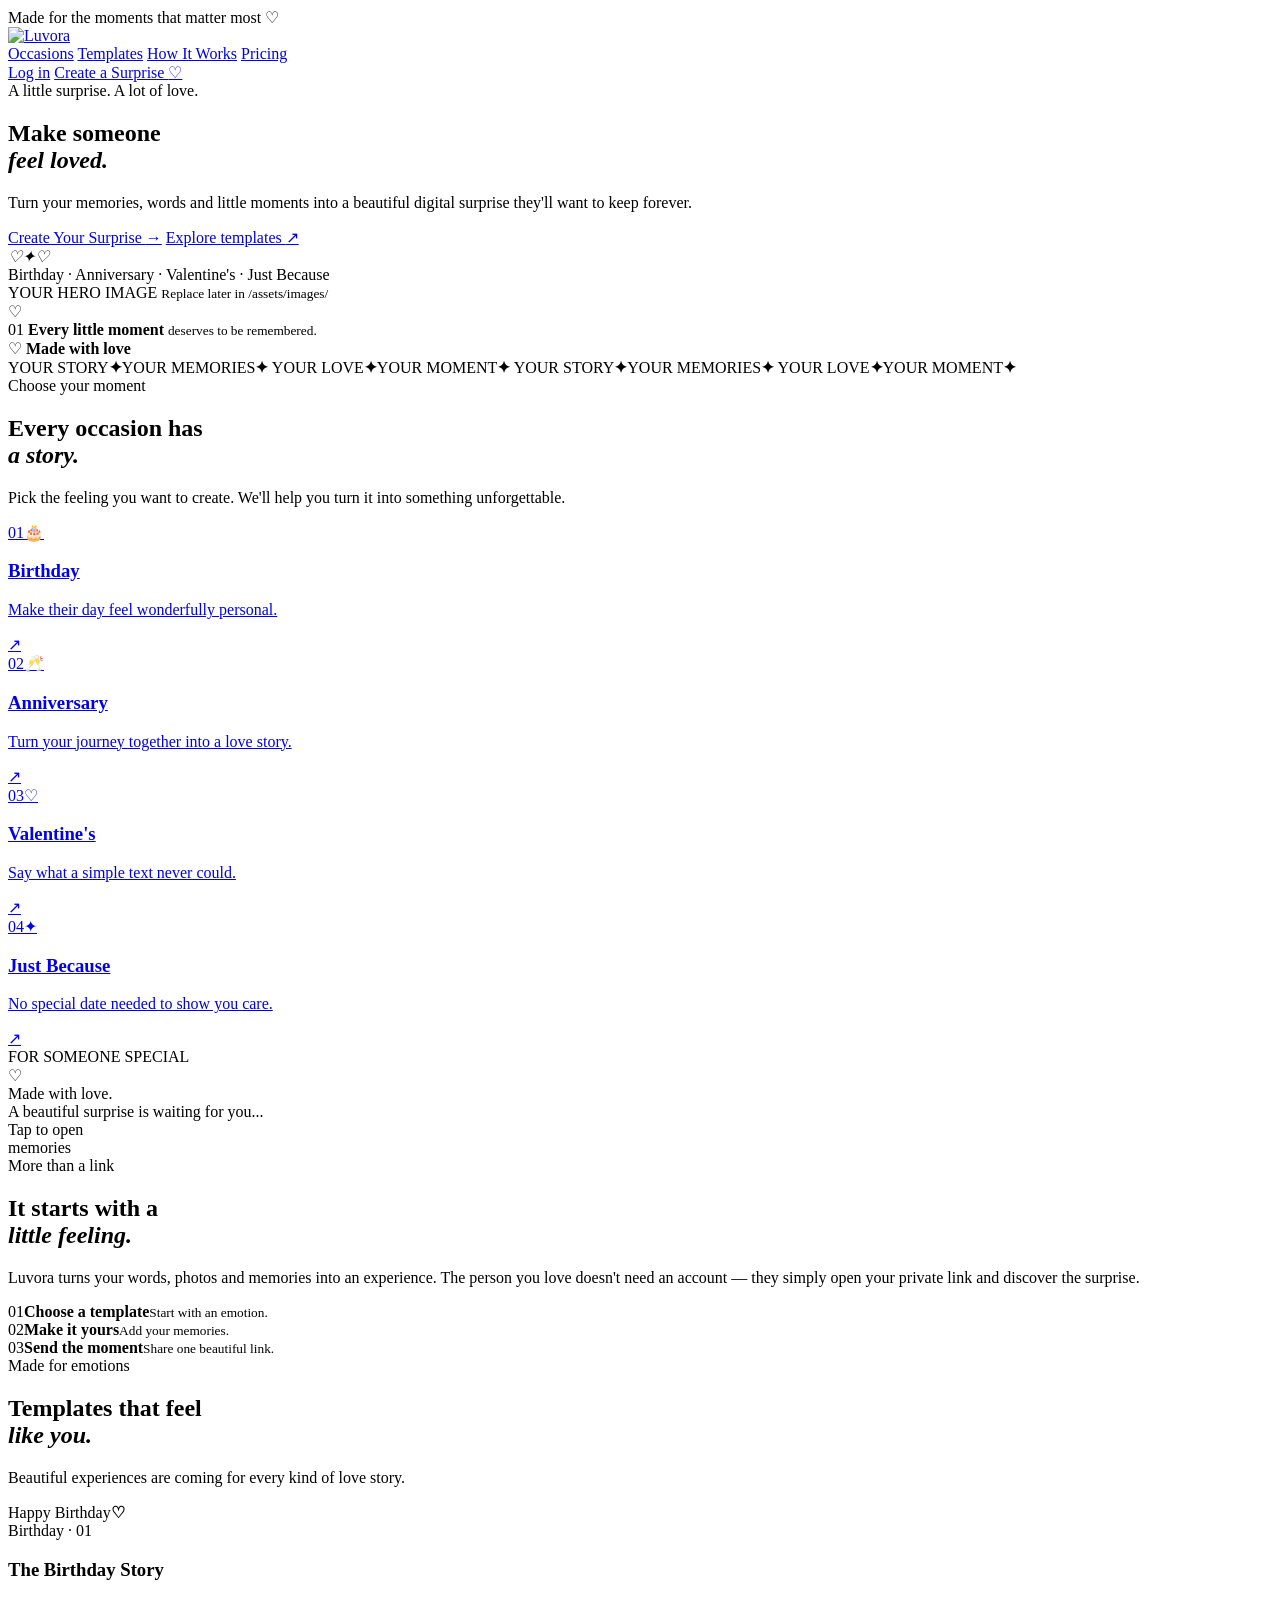
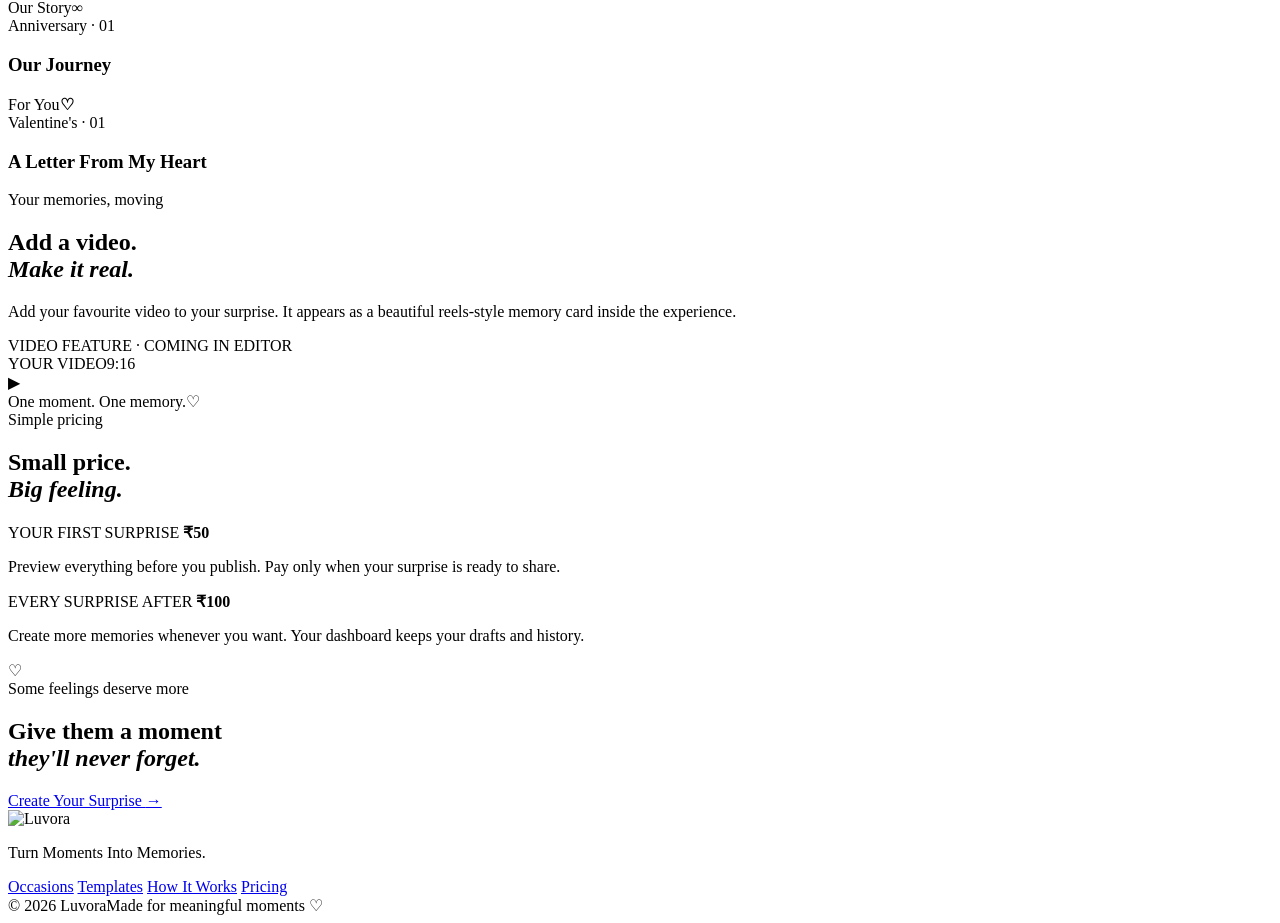
==== index.html @ a0f25e36 "Add files via upload" ====
<!DOCTYPE html>
<html lang="en">
<head>
  <meta charset="UTF-8">
  <meta name="viewport" content="width=device-width, initial-scale=1.0">
  <meta name="description" content="Luvora — Turn Moments Into Memories. Create beautiful digital surprises for the people you love.">
  <title>Luvora — Turn Moments Into Memories</title>
  <link rel="icon" type="image/svg+xml" href="assets/icons/favicon.svg">
  <link rel="stylesheet" href="css/home.css">
  <script src="assets/js/site-config.js"></script>
</head>
<body>

  <div class="top-strip">Made for the moments that matter most <span>♡</span></div>

  <header class="site-header">
    <a href="#" class="brand" aria-label="Luvora Home">
      <img class="brand-logo" src="assets/icons/luvora-logo.svg" alt="Luvora" data-site-brand>
    </a>

    <nav class="nav" aria-label="Main navigation">
      <a href="#occasions">Occasions</a>
      <a href="templates.html">Templates</a>
      <a href="#how-it-works">How It Works</a>
      <a href="#pricing">Pricing</a>
    </nav>

    <div class="header-actions">
      <a href="#login" class="login-link">Log in</a>
      <a href="#create" class="header-btn">Create a Surprise <span>♡</span></a>
    </div>
  </header>

  <main>

    <section class="hero">
      <div class="hero-noise"></div>
      <div class="hero-copy reveal">
        <div class="eyebrow"><span class="eyebrow-line"></span> A little surprise. A lot of love.</div>
        <h1>Make someone<br><em>feel loved.</em></h1>
        <p>
          Turn your memories, words and little moments into a beautiful
          digital surprise they'll want to keep forever.
        </p>

        <div class="hero-actions">
          <a href="#create" class="primary-btn">Create Your Surprise <span>→</span></a>
          <a href="templates.html" class="text-btn">Explore templates <span>↗</span></a>
        </div>

        <div class="hero-meta">
          <div class="avatar-stack" aria-hidden="true">
            <i>♡</i><i>✦</i><i>♡</i>
          </div>
          <span>Birthday · Anniversary · Valentine's · Just Because</span>
        </div>
      </div>

      <div class="hero-stage reveal">
        <div class="hero-orbit orbit-one"></div>
        <div class="hero-orbit orbit-two"></div>

        <div class="hero-image-placeholder">
          <div class="placeholder-label">
            <span>YOUR HERO IMAGE</span>
            <small>Replace later in /assets/images/</small>
          </div>
          <div class="placeholder-heart">♡</div>
        </div>

        <div class="memory-note note-one">
          <span>01</span>
          <strong>Every little moment</strong>
          <small>deserves to be remembered.</small>
        </div>

        <div class="memory-note note-two">
          <span>♡</span>
          <strong>Made with love</strong>
        </div>
      </div>
    </section>

    <section class="marquee">
      <div class="marquee-track">
        <span>YOUR STORY</span><b>✦</b><span>YOUR MEMORIES</span><b>✦</b>
        <span>YOUR LOVE</span><b>✦</b><span>YOUR MOMENT</span><b>✦</b>
        <span>YOUR STORY</span><b>✦</b><span>YOUR MEMORIES</span><b>✦</b>
        <span>YOUR LOVE</span><b>✦</b><span>YOUR MOMENT</span><b>✦</b>
      </div>
    </section>

    <section class="section occasions" id="occasions">
      <div class="section-heading split-heading">
        <div>
          <div class="eyebrow">Choose your moment</div>
          <h2>Every occasion has<br><em>a story.</em></h2>
        </div>
        <p>Pick the feeling you want to create. We'll help you turn it into something unforgettable.</p>
      </div>

      <div class="occasion-grid">
        <a class="occasion-card birthday" href="templates.html">
          <div class="card-top"><span>01</span><span>🎂</span></div>
          <div><h3>Birthday</h3><p>Make their day feel wonderfully personal.</p></div>
          <span class="card-arrow">↗</span>
        </a>

        <a class="occasion-card anniversary" href="templates.html">
          <div class="card-top"><span>02</span><span>🥂</span></div>
          <div><h3>Anniversary</h3><p>Turn your journey together into a love story.</p></div>
          <span class="card-arrow">↗</span>
        </a>

        <a class="occasion-card valentines" href="templates.html">
          <div class="card-top"><span>03</span><span>♡</span></div>
          <div><h3>Valentine's</h3><p>Say what a simple text never could.</p></div>
          <span class="card-arrow">↗</span>
        </a>

        <a class="occasion-card justbecause" href="templates.html">
          <div class="card-top"><span>04</span><span>✦</span></div>
          <div><h3>Just Because</h3><p>No special date needed to show you care.</p></div>
          <span class="card-arrow">↗</span>
        </a>
      </div>
    </section>

    <section class="story-section" id="how-it-works">
      <div class="story-visual">
        <div class="phone-frame">
          <div class="phone-screen">
            <div class="phone-small">FOR SOMEONE SPECIAL</div>
            <div class="phone-heart">♡</div>
            <div class="phone-script">Made with love.</div>
            <div class="phone-line"></div>
            <div class="phone-message">A beautiful surprise is waiting for you...</div>
            <div class="phone-button">Tap to open</div>
          </div>
        </div>
        <div class="floating-word">memories</div>
      </div>

      <div class="story-copy">
        <div class="eyebrow">More than a link</div>
        <h2>It starts with a<br><em>little feeling.</em></h2>
        <p>
          Luvora turns your words, photos and memories into an experience.
          The person you love doesn't need an account — they simply open your
          private link and discover the surprise.
        </p>

        <div class="mini-steps">
          <div><span>01</span><strong>Choose a template</strong><small>Start with an emotion.</small></div>
          <div><span>02</span><strong>Make it yours</strong><small>Add your memories.</small></div>
          <div><span>03</span><strong>Send the moment</strong><small>Share one beautiful link.</small></div>
        </div>
      </div>
    </section>

    <section class="section templates" id="templates">
      <div class="section-heading center-heading">
        <div class="eyebrow">Made for emotions</div>
        <h2>Templates that feel<br><em>like you.</em></h2>
        <p>Beautiful experiences are coming for every kind of love story.</p>
      </div>

      <div class="template-grid">
        <article class="template-card">
          <div class="template-art art-one"><span>Happy Birthday</span><b>♡</b></div>
          <div class="template-info"><span>Birthday · 01</span><h3>The Birthday Story</h3></div>
        </article>
        <article class="template-card">
          <div class="template-art art-two"><span>Our Story</span><b>∞</b></div>
          <div class="template-info"><span>Anniversary · 01</span><h3>Our Journey</h3></div>
        </article>
        <article class="template-card">
          <div class="template-art art-three"><span>For You</span><b>♡</b></div>
          <div class="template-info"><span>Valentine's · 01</span><h3>A Letter From My Heart</h3></div>
        </article>
      </div>
    </section>

    <section class="video-section">
      <div class="video-copy">
        <div class="eyebrow">Your memories, moving</div>
        <h2>Add a video.<br><em>Make it real.</em></h2>
        <p>
          Add your favourite video to your surprise. It appears as a
          beautiful reels-style memory card inside the experience.
        </p>
        <span class="coming-pill">VIDEO FEATURE · COMING IN EDITOR</span>
      </div>

      <div class="video-card-placeholder">
        <div class="video-top"><span>YOUR VIDEO</span><span>9:16</span></div>
        <div class="play-circle">▶</div>
        <div class="video-bottom"><span>One moment. One memory.</span><span>♡</span></div>
      </div>
    </section>

    <section class="pricing-section" id="pricing">
      <div class="section-heading center-heading">
        <div class="eyebrow">Simple pricing</div>
        <h2>Small price.<br><em>Big feeling.</em></h2>
      </div>

      <div class="price-card">
        <div class="price-copy">
          <span class="price-label">YOUR FIRST SURPRISE</span>
          <strong>₹50</strong>
          <p>Preview everything before you publish. Pay only when your surprise is ready to share.</p>
        </div>
        <div class="price-divider"></div>
        <div class="price-copy">
          <span class="price-label">EVERY SURPRISE AFTER</span>
          <strong>₹100</strong>
          <p>Create more memories whenever you want. Your dashboard keeps your drafts and history.</p>
        </div>
      </div>
    </section>

    <section class="final-cta" id="create">
      <div class="final-heart">♡</div>
      <div class="eyebrow">Some feelings deserve more</div>
      <h2>Give them a moment<br><em>they'll never forget.</em></h2>
      <a href="templates.html" class="primary-btn light-btn">Create Your Surprise <span>→</span></a>
    </section>

  </main>

  <footer class="footer">
    <div class="footer-main">
      <div>
        <img class="brand-logo footer-logo" src="assets/icons/luvora-logo.svg" alt="Luvora" data-site-brand>
        <p data-site-tagline>Turn Moments Into Memories.</p>
      </div>
      <div class="footer-links">
        <a href="#occasions">Occasions</a>
        <a href="templates.html">Templates</a>
        <a href="#how-it-works">How It Works</a>
        <a href="#pricing">Pricing</a>
      </div>
    </div>
    <div class="footer-bottom"><span>© <span data-site-year>2026</span> <span data-site-brand>Luvora</span></span><span>Made for meaningful moments ♡</span></div>
  </footer>

  <script>
    const observer = new IntersectionObserver((entries) => {
      entries.forEach(entry => {
        if (entry.isIntersecting) entry.target.classList.add('visible');
      });
    }, { threshold: 0.12 });

    document.querySelectorAll('.reveal, .occasion-card, .template-card, .mini-steps > div').forEach(el => observer.observe(el));
  </script>
</body>
</html>
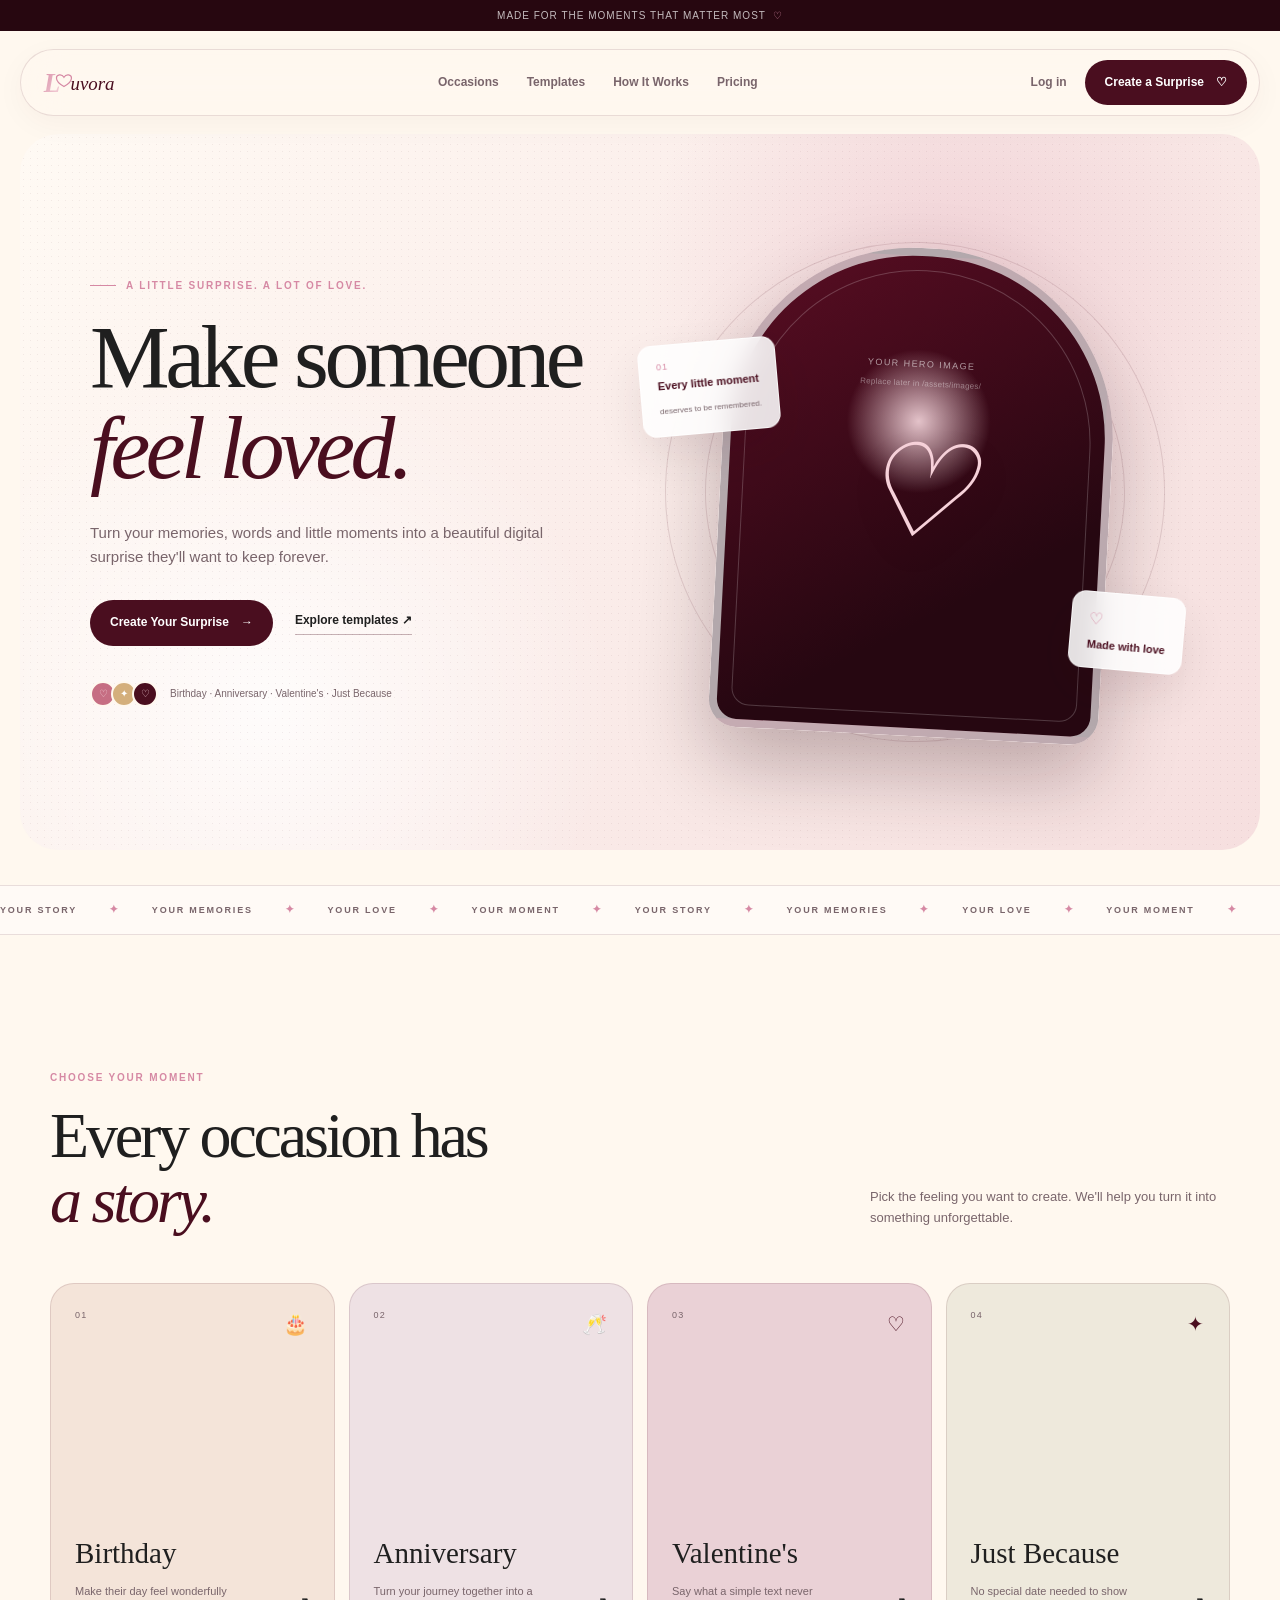
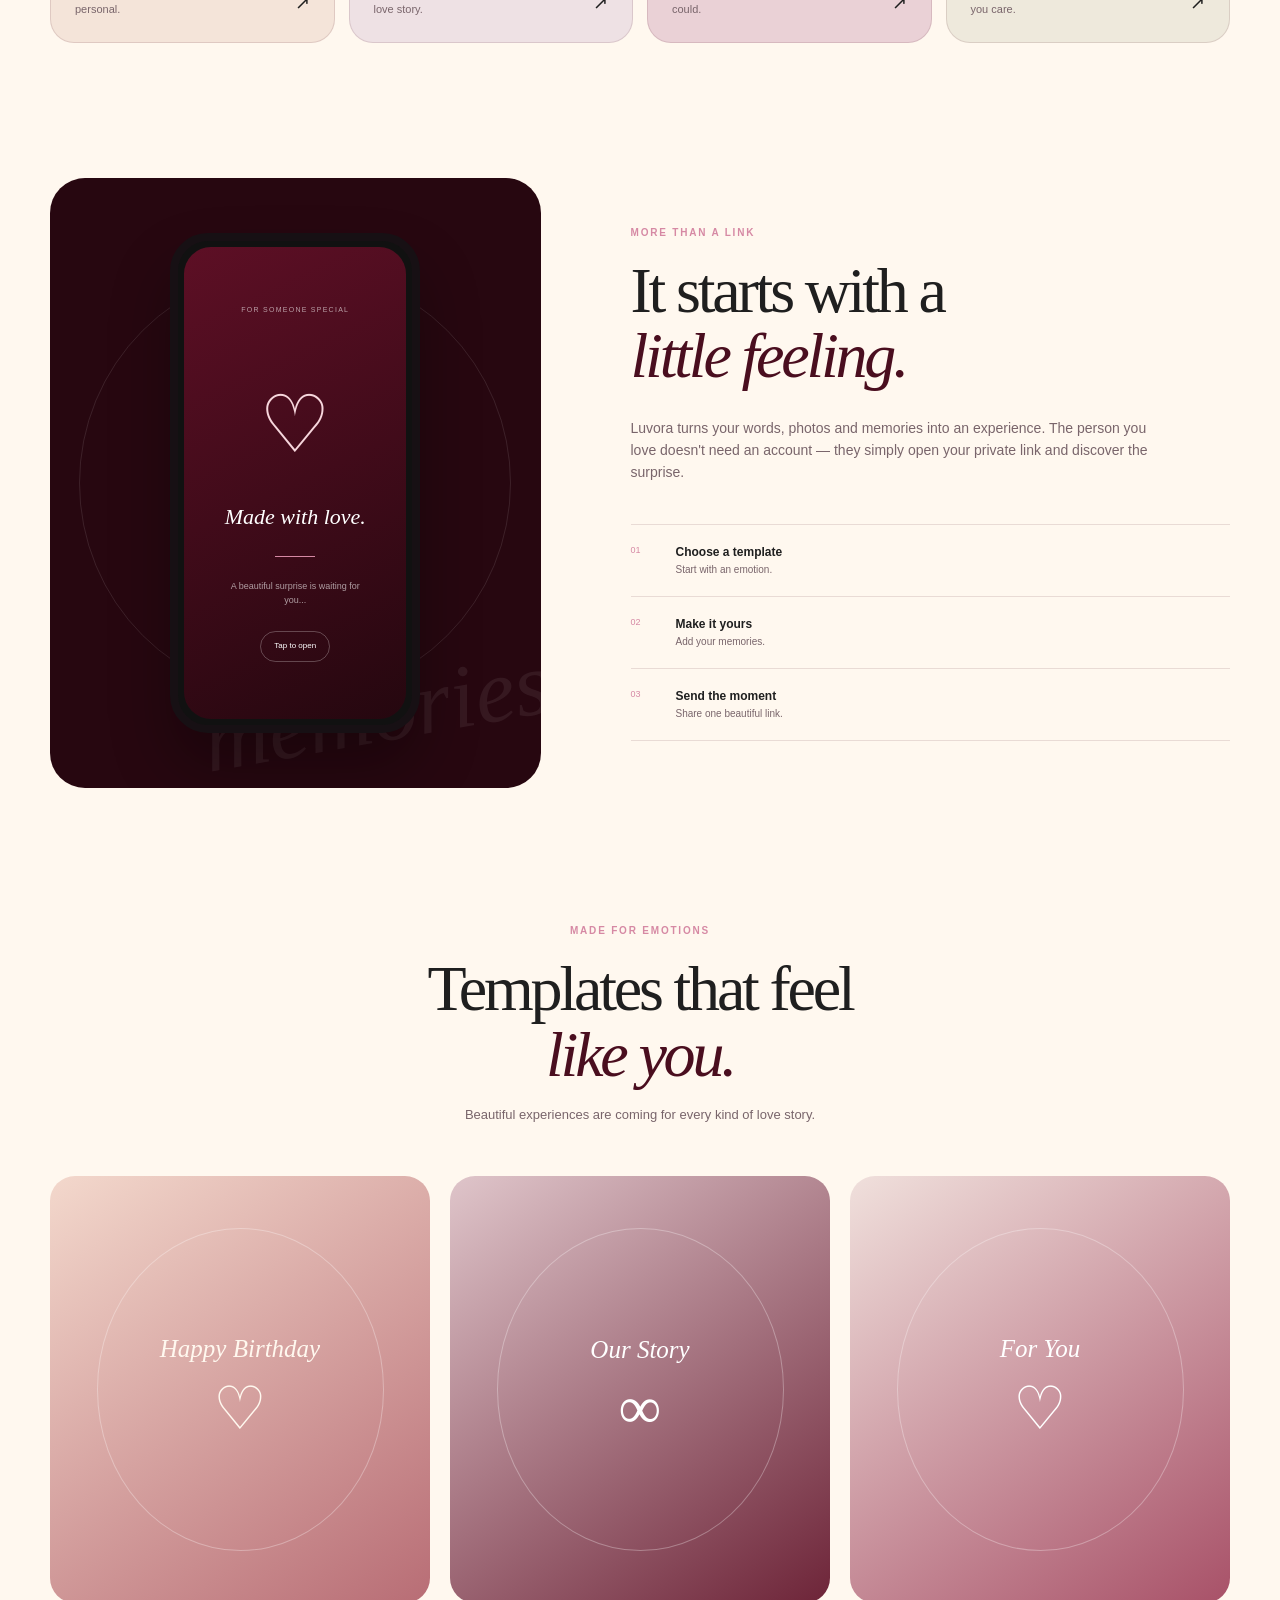
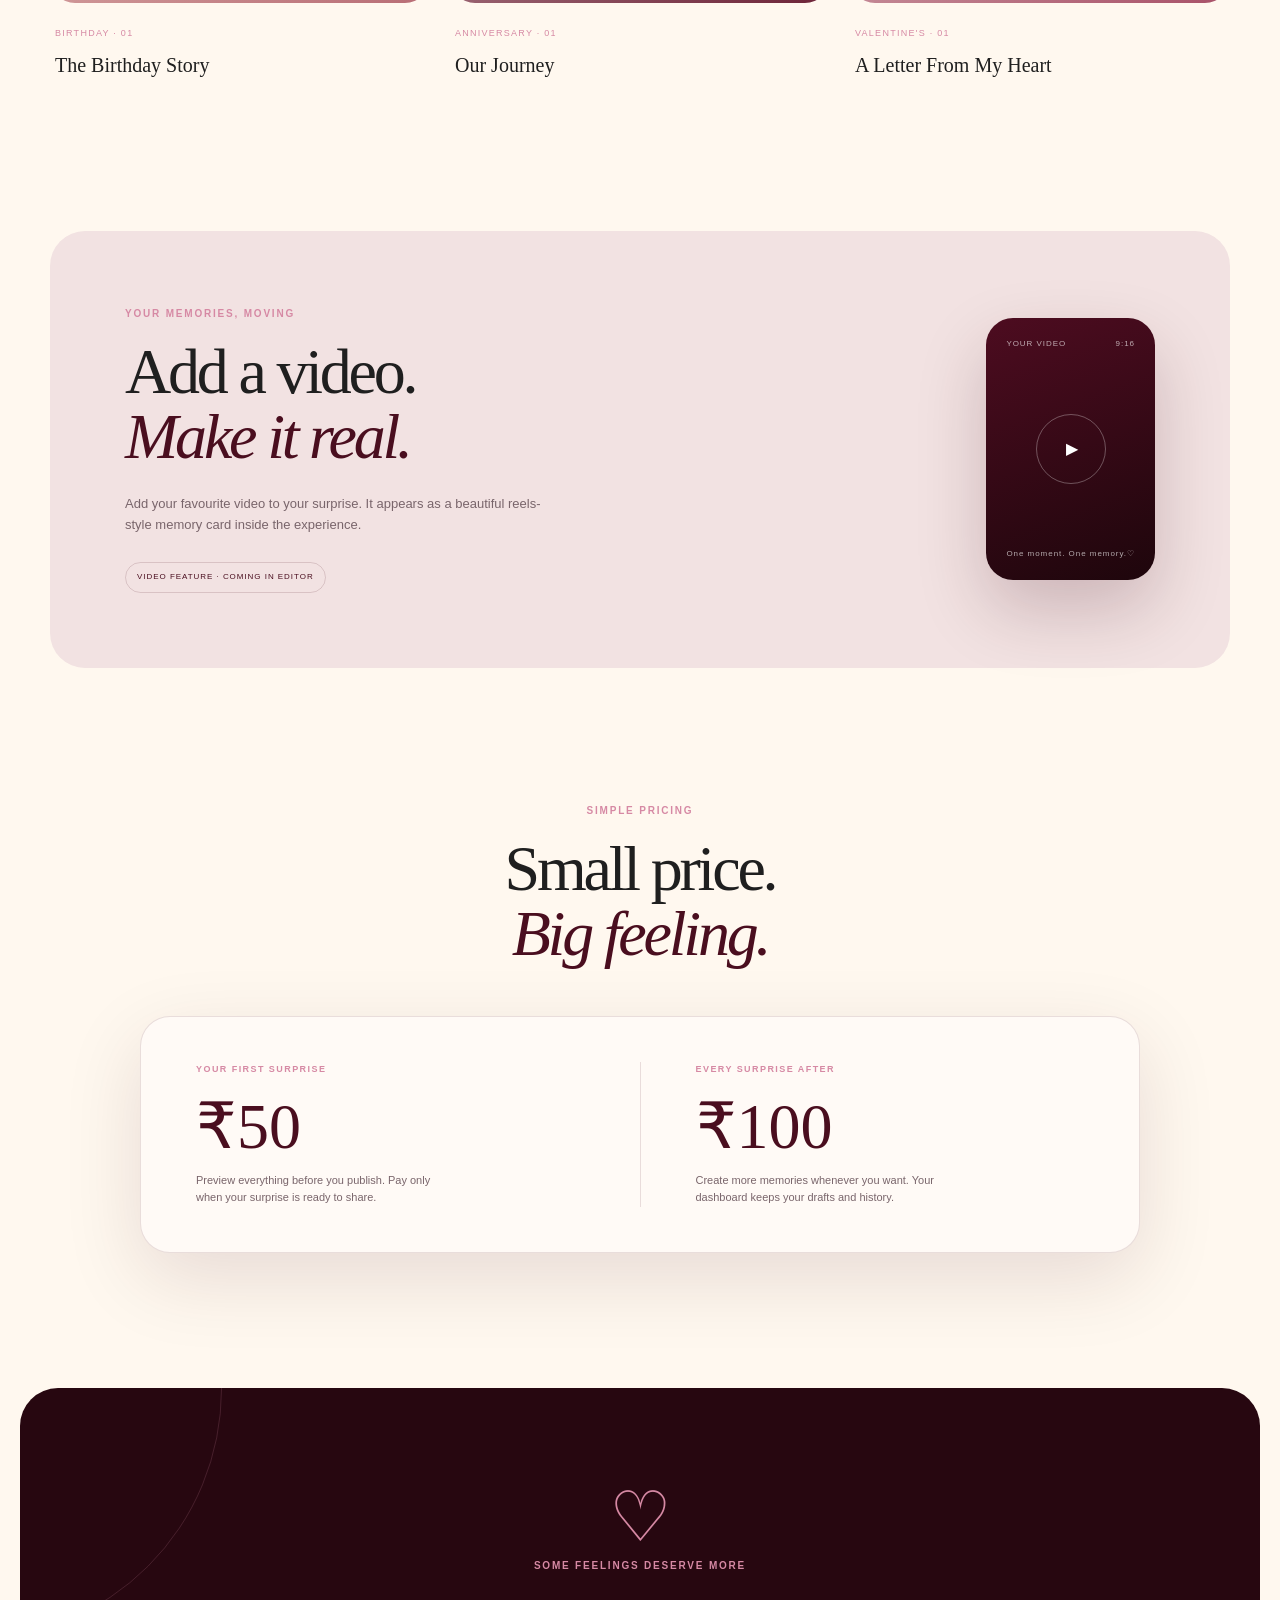
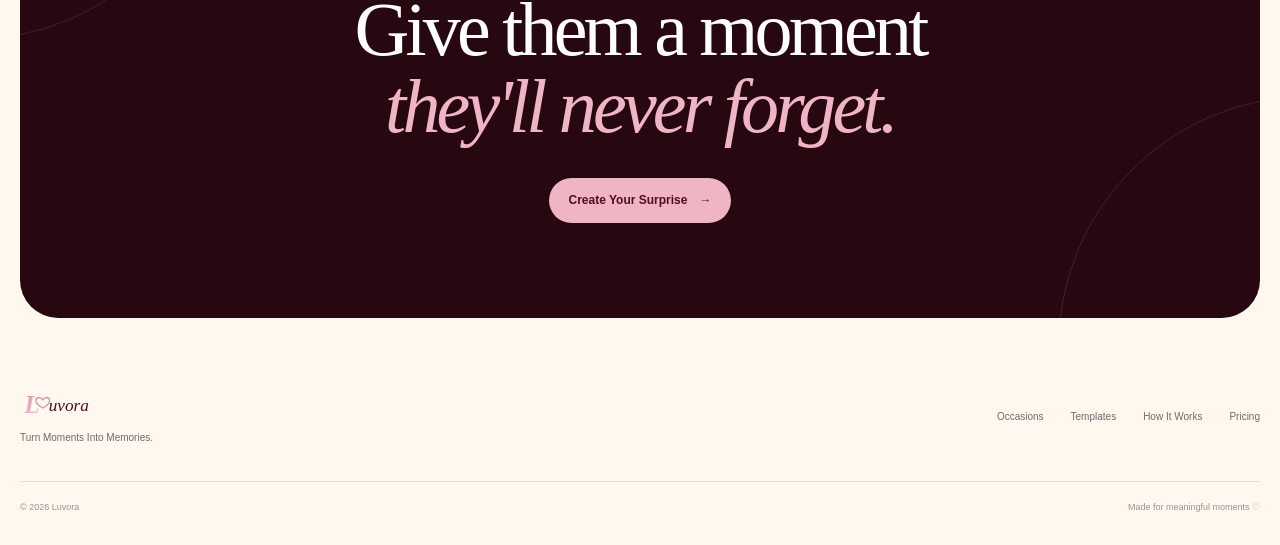
==== commit 23d5426e: "Update index.html" ====
--- a/index.html
+++ b/index.html
@@ -5,6 +5,14 @@
   <meta name="viewport" content="width=device-width, initial-scale=1.0">
   <meta name="description" content="Luvora — Turn Moments Into Memories. Create beautiful digital surprises for the people you love.">
   <title>Luvora — Turn Moments Into Memories</title>
+
+  <link rel="canonical" href="https://LuvoraOfficial.github.io/">
+
+<meta property="og:title" content="Luvora — Turn Moments Into Memories">
+<meta property="og:description" content="Create beautiful personalized digital surprises for the people you love.">
+<meta property="og:type" content="website">
+<meta property="og:url" content="https://LuvoraOfficial.github.io/">
+  
   <link rel="icon" type="image/svg+xml" href="assets/icons/favicon.svg">
   <link rel="stylesheet" href="css/home.css">
   <script src="assets/js/site-config.js"></script>
--- a/css/home.css
+++ b/css/home.css
@@ -0,0 +1,353 @@
+@import url('https://fonts.googleapis.com/css2?family=DM+Sans:wght@400;500;600;700&family=Playfair+Display:ital,wght@0,500;0,600;1,500;1,600&display=swap');
+
+:root{
+  --primary:#4A0E1F;
+  --primary-dark:#270710;
+  --rose:#D689A4;
+  --blush:#F7D7DD;
+  --cream:#FFF8EF;
+  --cream-2:#F6E9E5;
+  --charcoal:#1F1F1F;
+  --muted:#79656B;
+  --gold:#D4AF7C;
+  --white:#fff;
+  --line:rgba(74,14,31,.12);
+  --shadow:0 25px 80px rgba(57,10,25,.12);
+}
+
+*{box-sizing:border-box;margin:0;padding:0}
+html{scroll-behavior:smooth}
+body{
+  font-family:"DM Sans",sans-serif;
+  color:var(--charcoal);
+  background:var(--cream);
+  line-height:1.6;
+  overflow-x:hidden;
+}
+a{text-decoration:none;color:inherit}
+button,input{font:inherit}
+
+.top-strip{
+  height:31px;
+  background:var(--primary-dark);
+  color:rgba(255,255,255,.72);
+  display:flex;
+  align-items:center;
+  justify-content:center;
+  gap:7px;
+  font-size:10px;
+  letter-spacing:.1em;
+  text-transform:uppercase;
+}
+.top-strip span{color:var(--rose)}
+
+.site-header{
+  width:min(1240px,calc(100% - 40px));
+  margin:18px auto;
+  padding:10px 12px 10px 18px;
+  border:1px solid var(--line);
+  border-radius:999px;
+  background:rgba(255,248,239,.88);
+  backdrop-filter:blur(20px);
+  display:flex;
+  align-items:center;
+  justify-content:space-between;
+  gap:25px;
+  position:sticky;
+  top:12px;
+  z-index:100;
+  box-shadow:0 8px 30px rgba(74,14,31,.04);
+}
+.brand-logo{width:126px;height:auto;display:block}
+.nav{display:flex;align-items:center;gap:28px;font-size:12px;color:var(--muted);font-weight:600}
+.nav a{transition:color .2s}.nav a:hover{color:var(--primary)}
+.header-actions{display:flex;align-items:center;gap:18px}
+.login-link{font-size:12px;font-weight:600;color:var(--muted)}
+.header-btn,.primary-btn{
+  display:inline-flex;
+  align-items:center;
+  justify-content:center;
+  gap:12px;
+  background:var(--primary);
+  color:#fff;
+  border-radius:999px;
+  padding:13px 20px;
+  font-size:12px;
+  font-weight:700;
+  transition:.25s ease;
+}
+.header-btn:hover,.primary-btn:hover{transform:translateY(-2px);box-shadow:0 13px 30px rgba(74,14,31,.2)}
+
+.hero{
+  width:min(1240px,calc(100% - 40px));
+  min-height:690px;
+  margin:0 auto;
+  border-radius:38px;
+  overflow:hidden;
+  position:relative;
+  display:grid;
+  grid-template-columns:1fr 1fr;
+  align-items:center;
+  padding:78px 70px;
+  background:
+    radial-gradient(circle at 75% 20%,rgba(214,137,164,.25),transparent 28%),
+    radial-gradient(circle at 20% 80%,rgba(255,255,255,.8),transparent 30%),
+    linear-gradient(125deg,#fffaf4,#f6dfdf);
+}
+.hero-noise{
+  position:absolute;inset:0;opacity:.07;pointer-events:none;
+  background-image:radial-gradient(#4A0E1F .7px,transparent .7px);
+  background-size:7px 7px;
+}
+.hero-copy{position:relative;z-index:2;max-width:600px}
+.eyebrow{
+  color:var(--rose);
+  text-transform:uppercase;
+  letter-spacing:.18em;
+  font-size:10px;
+  font-weight:700;
+  display:flex;
+  align-items:center;
+  gap:10px;
+  margin-bottom:17px;
+}
+.eyebrow-line{width:26px;height:1px;background:var(--rose)}
+h1,h2,h3{font-family:"Playfair Display",serif}
+h1,h2{font-weight:500;letter-spacing:-.05em;line-height:1.02}
+h1{font-size:clamp(62px,7vw,96px)}
+h2{font-size:clamp(46px,5vw,70px)}
+h1 em,h2 em{font-style:italic;color:var(--primary)}
+.hero-copy>p{
+  color:var(--muted);
+  font-size:15px;
+  max-width:510px;
+  margin:28px 0 31px;
+}
+.hero-actions{display:flex;align-items:center;gap:22px;flex-wrap:wrap}
+.text-btn{font-size:12px;font-weight:700;border-bottom:1px solid rgba(74,14,31,.3);padding-bottom:4px}
+.hero-meta{display:flex;align-items:center;gap:12px;margin-top:35px;color:var(--muted);font-size:10px}
+.avatar-stack{display:flex}
+.avatar-stack i{
+  width:26px;height:26px;border-radius:50%;
+  border:2px solid var(--cream);
+  margin-left:-5px;display:grid;place-items:center;
+  background:var(--primary);color:var(--blush);font-style:normal;
+  font-size:10px;
+}
+.avatar-stack i:first-child{margin-left:0;background:#c66e83}
+.avatar-stack i:nth-child(2){background:var(--gold);color:#fff}
+.hero-stage{height:560px;position:relative;display:grid;place-items:center}
+.hero-image-placeholder{
+  width:min(390px,78%);
+  aspect-ratio:4/5;
+  border-radius:190px 190px 28px 28px;
+  position:relative;
+  overflow:hidden;
+  display:grid;
+  place-items:center;
+  background:
+    radial-gradient(circle at 50% 35%,rgba(246,215,221,.9),transparent 20%),
+    linear-gradient(150deg,#5a0d23,#260711 70%);
+  box-shadow:0 35px 80px rgba(39,7,16,.28);
+  transform:rotate(3deg);
+  border:8px solid rgba(255,255,255,.65);
+}
+.hero-image-placeholder:before{
+  content:"";
+  position:absolute;inset:14px;
+  border:1px solid rgba(255,255,255,.2);
+  border-radius:175px 175px 18px 18px;
+}
+.placeholder-label{
+  position:absolute;left:50%;top:25%;transform:translate(-50%,-50%);
+  width:75%;text-align:center;color:rgba(255,255,255,.58);
+  font-size:9px;letter-spacing:.16em;
+}
+.placeholder-label small{display:block;margin-top:7px;font-size:8px;letter-spacing:.03em;text-transform:none;opacity:.7}
+.placeholder-heart{font-family:"Playfair Display";font-size:130px;color:#f6d1d9;font-style:italic;text-shadow:0 15px 40px rgba(0,0,0,.2)}
+.hero-orbit{position:absolute;border:1px solid rgba(74,14,31,.12);border-radius:50%;pointer-events:none}
+.orbit-one{width:500px;height:500px;transform:rotate(-20deg)}
+.orbit-two{width:420px;height:420px;transform:rotate(35deg)}
+.memory-note{
+  position:absolute;background:rgba(255,255,255,.87);backdrop-filter:blur(12px);
+  border:1px solid rgba(255,255,255,.7);box-shadow:0 20px 45px rgba(50,7,22,.1);
+  border-radius:14px;padding:14px 17px;color:var(--primary);
+}
+.memory-note span{display:block;color:var(--rose);font-size:9px;letter-spacing:.12em}
+.memory-note strong{display:block;font-size:11px;margin-top:4px}
+.memory-note small{font-size:8px;color:var(--muted)}
+.note-one{left:0;top:23%;transform:rotate(-5deg)}
+.note-two{right:1%;bottom:18%;transform:rotate(5deg);font-size:11px}
+.note-two span{font-size:16px;display:inline;margin-right:6px}
+
+.marquee{
+  width:100%;overflow:hidden;border-bottom:1px solid var(--line);border-top:1px solid var(--line);
+  margin-top:35px;background:#fffaf6;
+}
+.marquee-track{
+  width:max-content;display:flex;align-items:center;gap:32px;
+  padding:15px 0;animation:scroll 25s linear infinite;
+  font-size:9px;letter-spacing:.2em;font-weight:700;color:var(--muted);
+}
+.marquee b{color:var(--rose);font-size:11px}
+@keyframes scroll{to{transform:translateX(-50%)}}
+
+.section{width:min(1180px,calc(100% - 40px));margin:135px auto 0}
+.section-heading{margin-bottom:50px}
+.split-heading{display:flex;justify-content:space-between;align-items:end;gap:50px}
+.split-heading>p{max-width:360px;color:var(--muted);font-size:13px;padding-bottom:5px}
+.occasion-grid{display:grid;grid-template-columns:repeat(4,1fr);gap:14px}
+.occasion-card{
+  min-height:360px;padding:24px;display:flex;flex-direction:column;justify-content:space-between;
+  border-radius:24px;position:relative;overflow:hidden;transition:.3s ease;border:1px solid var(--line);
+}
+.occasion-card:hover{transform:translateY(-8px);box-shadow:var(--shadow)}
+.occasion-card h3{font-size:29px;font-weight:500;margin-bottom:7px}
+.occasion-card p{font-size:11px;color:var(--muted);max-width:170px}
+.card-top{display:flex;justify-content:space-between;font-size:9px;letter-spacing:.15em;color:var(--muted)}
+.card-top span:last-child{font-size:20px;color:var(--primary)}
+.card-arrow{position:absolute;right:24px;bottom:25px;font-size:18px}
+.birthday{background:#f4e4d9}.anniversary{background:#eee1e4}.valentines{background:#ead1d6}.justbecause{background:#eee9dc}
+
+.story-section{
+  width:min(1180px,calc(100% - 40px));margin:135px auto 0;
+  display:grid;grid-template-columns:.9fr 1.1fr;gap:90px;align-items:center;
+}
+.story-visual{height:610px;border-radius:35px;background:var(--primary-dark);position:relative;display:grid;place-items:center;overflow:hidden}
+.story-visual:after{content:"";position:absolute;width:430px;height:430px;border:1px solid rgba(255,255,255,.1);border-radius:50%}
+.phone-frame{
+  width:250px;height:500px;border:8px solid #171014;border-radius:38px;background:#111;
+  box-shadow:0 35px 60px rgba(0,0,0,.3);z-index:2;padding:6px;
+}
+.phone-screen{
+  height:100%;border-radius:27px;
+  background:linear-gradient(155deg,#5d0f25,#25070f);
+  color:#fff;display:flex;flex-direction:column;align-items:center;justify-content:center;text-align:center;padding:25px;
+}
+.phone-small{font-size:7px;letter-spacing:.18em;opacity:.6}
+.phone-heart{font-size:80px;font-family:"Playfair Display";margin:45px 0 10px;color:#f7d7dd}
+.phone-script{font-family:"Playfair Display";font-style:italic;font-size:22px}
+.phone-line{width:40px;height:1px;background:#d689a4;margin:22px 0}
+.phone-message{font-size:9px;color:rgba(255,255,255,.6);max-width:150px}
+.phone-button{margin-top:24px;border:1px solid rgba(255,255,255,.25);border-radius:99px;padding:8px 13px;font-size:8px}
+.floating-word{
+  position:absolute;bottom:25px;right:-10px;color:rgba(255,255,255,.07);
+  font:italic 90px "Playfair Display";transform:rotate(-10deg)
+}
+.story-copy>p{max-width:520px;color:var(--muted);font-size:14px;margin:28px 0 40px}
+.mini-steps{border-top:1px solid var(--line)}
+.mini-steps>div{
+  padding:18px 0;border-bottom:1px solid var(--line);display:grid;grid-template-columns:35px 1fr;column-gap:10px;
+  transition:.3s;opacity:0;transform:translateY(15px)
+}
+.mini-steps>div.visible{opacity:1;transform:none}
+.mini-steps span{grid-row:span 2;font-size:9px;color:var(--rose)}
+.mini-steps strong{font-size:12px}.mini-steps small{font-size:10px;color:var(--muted)}
+
+.center-heading{text-align:center;max-width:650px;margin-left:auto;margin-right:auto}
+.center-heading .eyebrow{justify-content:center}
+.center-heading>p:last-child{color:var(--muted);font-size:13px;margin-top:18px}
+.template-grid{display:grid;grid-template-columns:repeat(3,1fr);gap:20px}
+.template-card{opacity:0;transform:translateY(20px);transition:.6s ease}
+.template-card.visible{opacity:1;transform:none}
+.template-art{aspect-ratio:4/4.5;border-radius:25px;display:flex;flex-direction:column;align-items:center;justify-content:center;position:relative;overflow:hidden}
+.template-art:after{content:"";position:absolute;width:75%;height:75%;border:1px solid rgba(255,255,255,.3);border-radius:50%}
+.template-art span{font:italic 25px "Playfair Display";z-index:1}
+.template-art b{font:60px "Playfair Display";font-weight:400;z-index:1;margin-top:10px}
+.art-one{background:linear-gradient(145deg,#f3d8cc,#b86d75);color:#fff8ef}
+.art-two{background:linear-gradient(145deg,#dfc5ca,#6d2438);color:#fff}
+.art-three{background:linear-gradient(145deg,#f0e0dc,#a85168);color:#fff}
+.template-info{padding:15px 5px}
+.template-info span{font-size:9px;text-transform:uppercase;letter-spacing:.14em;color:var(--rose)}
+.template-info h3{font-size:20px;font-weight:500;margin-top:5px}
+
+.video-section{
+  width:min(1180px,calc(100% - 40px));margin:135px auto 0;padding:75px;
+  border-radius:35px;background:#f2e2e2;display:grid;grid-template-columns:1fr .8fr;gap:80px;align-items:center;
+}
+.video-copy>p{max-width:440px;color:var(--muted);font-size:13px;margin:25px 0}
+.coming-pill{display:inline-block;border:1px solid rgba(74,14,31,.15);padding:8px 11px;border-radius:99px;font-size:8px;letter-spacing:.12em;color:var(--primary)}
+.video-card-placeholder{
+  aspect-ratio:9/14;border-radius:27px;max-width:300px;margin-left:auto;
+  background:linear-gradient(160deg,#4d0c20,#1e060c);color:#fff;padding:20px;
+  display:flex;flex-direction:column;justify-content:space-between;box-shadow:0 30px 70px rgba(54,7,21,.2);
+}
+.video-top,.video-bottom{display:flex;justify-content:space-between;font-size:8px;letter-spacing:.12em;opacity:.65}
+.play-circle{
+  width:70px;height:70px;border-radius:50%;margin:auto;display:grid;place-items:center;
+  border:1px solid rgba(255,255,255,.3);font-size:16px;padding-left:3px
+}
+
+.pricing-section{width:min(1000px,calc(100% - 40px));margin:135px auto}
+.price-card{
+  border:1px solid var(--line);background:#fffaf6;border-radius:30px;padding:45px 55px;
+  display:grid;grid-template-columns:1fr 1px 1fr;gap:55px;box-shadow:var(--shadow)
+}
+.price-copy{display:flex;flex-direction:column}.price-label{font-size:9px;letter-spacing:.16em;color:var(--rose);font-weight:700}
+.price-copy strong{font:500 64px "Playfair Display";color:var(--primary);line-height:1;margin:18px 0 13px}
+.price-copy p{font-size:11px;color:var(--muted);max-width:260px}
+.price-divider{background:var(--line)}
+
+.final-cta{
+  width:min(1240px,calc(100% - 40px));margin:0 auto 25px;padding:95px 30px;text-align:center;
+  border-radius:38px;background:var(--primary-dark);color:#fff;position:relative;overflow:hidden;
+}
+.final-cta:before,.final-cta:after{content:"";position:absolute;border:1px solid rgba(214,137,164,.18);border-radius:50%;width:500px;height:500px}
+.final-cta:before{left:-300px;top:-250px}.final-cta:after{right:-300px;bottom:-280px}
+.final-cta .eyebrow{justify-content:center}
+.final-cta h2{font-size:clamp(48px,6vw,76px);position:relative;z-index:2}
+.final-cta h2 em{color:#f0b5c5}
+.final-heart{font:70px "Playfair Display";color:#d689a4;line-height:1;margin-bottom:5px}
+.light-btn{background:#f0b5c5;color:var(--primary);margin-top:32px;position:relative;z-index:2}
+
+.footer{width:min(1240px,calc(100% - 40px));margin:0 auto;padding:45px 0 30px}
+.footer-main{display:flex;justify-content:space-between;gap:30px;padding-bottom:35px;border-bottom:1px solid var(--line)}
+.footer-logo{width:115px}
+.footer-main p{font-size:10px;color:var(--muted);margin-top:9px}
+.footer-links{display:flex;gap:27px;align-items:center;font-size:10px;color:var(--muted)}
+.footer-bottom{display:flex;justify-content:space-between;padding-top:18px;color:#a18e93;font-size:9px}
+
+.reveal,.occasion-card{opacity:0;transform:translateY(18px);transition:.7s ease}
+.reveal.visible,.occasion-card.visible{opacity:1;transform:none}
+.occasion-card:nth-child(2),.template-card:nth-child(2){transition-delay:.08s}
+.occasion-card:nth-child(3),.template-card:nth-child(3){transition-delay:.16s}
+.occasion-card:nth-child(4){transition-delay:.24s}
+
+@media(max-width:980px){
+  .nav{display:none}
+  .hero{grid-template-columns:1fr;padding:70px 45px}
+  .hero-stage{margin-top:20px}
+  .occasion-grid{grid-template-columns:repeat(2,1fr)}
+  .story-section{grid-template-columns:1fr;gap:55px}
+  .story-visual{max-width:650px}
+  .video-section{grid-template-columns:1fr;gap:45px;padding:55px}
+  .video-card-placeholder{margin:0 auto}
+}
+@media(max-width:600px){
+  .top-strip{font-size:8px}
+  .site-header{width:calc(100% - 24px);padding:9px 10px 9px 13px;top:7px}
+  .brand-logo{width:108px}
+  .login-link{display:none}
+  .header-btn{padding:10px 13px;font-size:10px}
+  .hero,.section,.story-section,.video-section,.pricing-section,.final-cta{width:calc(100% - 24px)}
+  .hero{padding:55px 24px 25px;border-radius:28px}
+  h1{font-size:53px}
+  .hero-copy>p{font-size:13px}
+  .hero-stage{height:430px}
+  .hero-image-placeholder{width:285px}
+  .orbit-one{width:360px;height:360px}.orbit-two{width:310px;height:310px}
+  .memory-note{transform:scale(.85) rotate(-5deg)}
+  .note-one{left:-10px}.note-two{right:-5px}
+  .section,.story-section,.video-section,.pricing-section{margin-top:90px}
+  .split-heading{display:block}.split-heading>p{margin-top:20px}
+  .occasion-grid,.template-grid{grid-template-columns:1fr}
+  .occasion-card{min-height:280px}
+  .story-visual{height:520px}
+  .video-section{padding:40px 25px}
+  .price-card{grid-template-columns:1fr;padding:35px 25px;gap:30px}
+  .price-divider{height:1px;width:100%}
+  .final-cta{padding:75px 20px;border-radius:28px}
+  .footer-main,.footer-bottom{display:block}
+  .footer-links{margin-top:25px;flex-wrap:wrap;gap:15px}
+  .footer-bottom span:last-child{display:block;margin-top:8px}
+}
